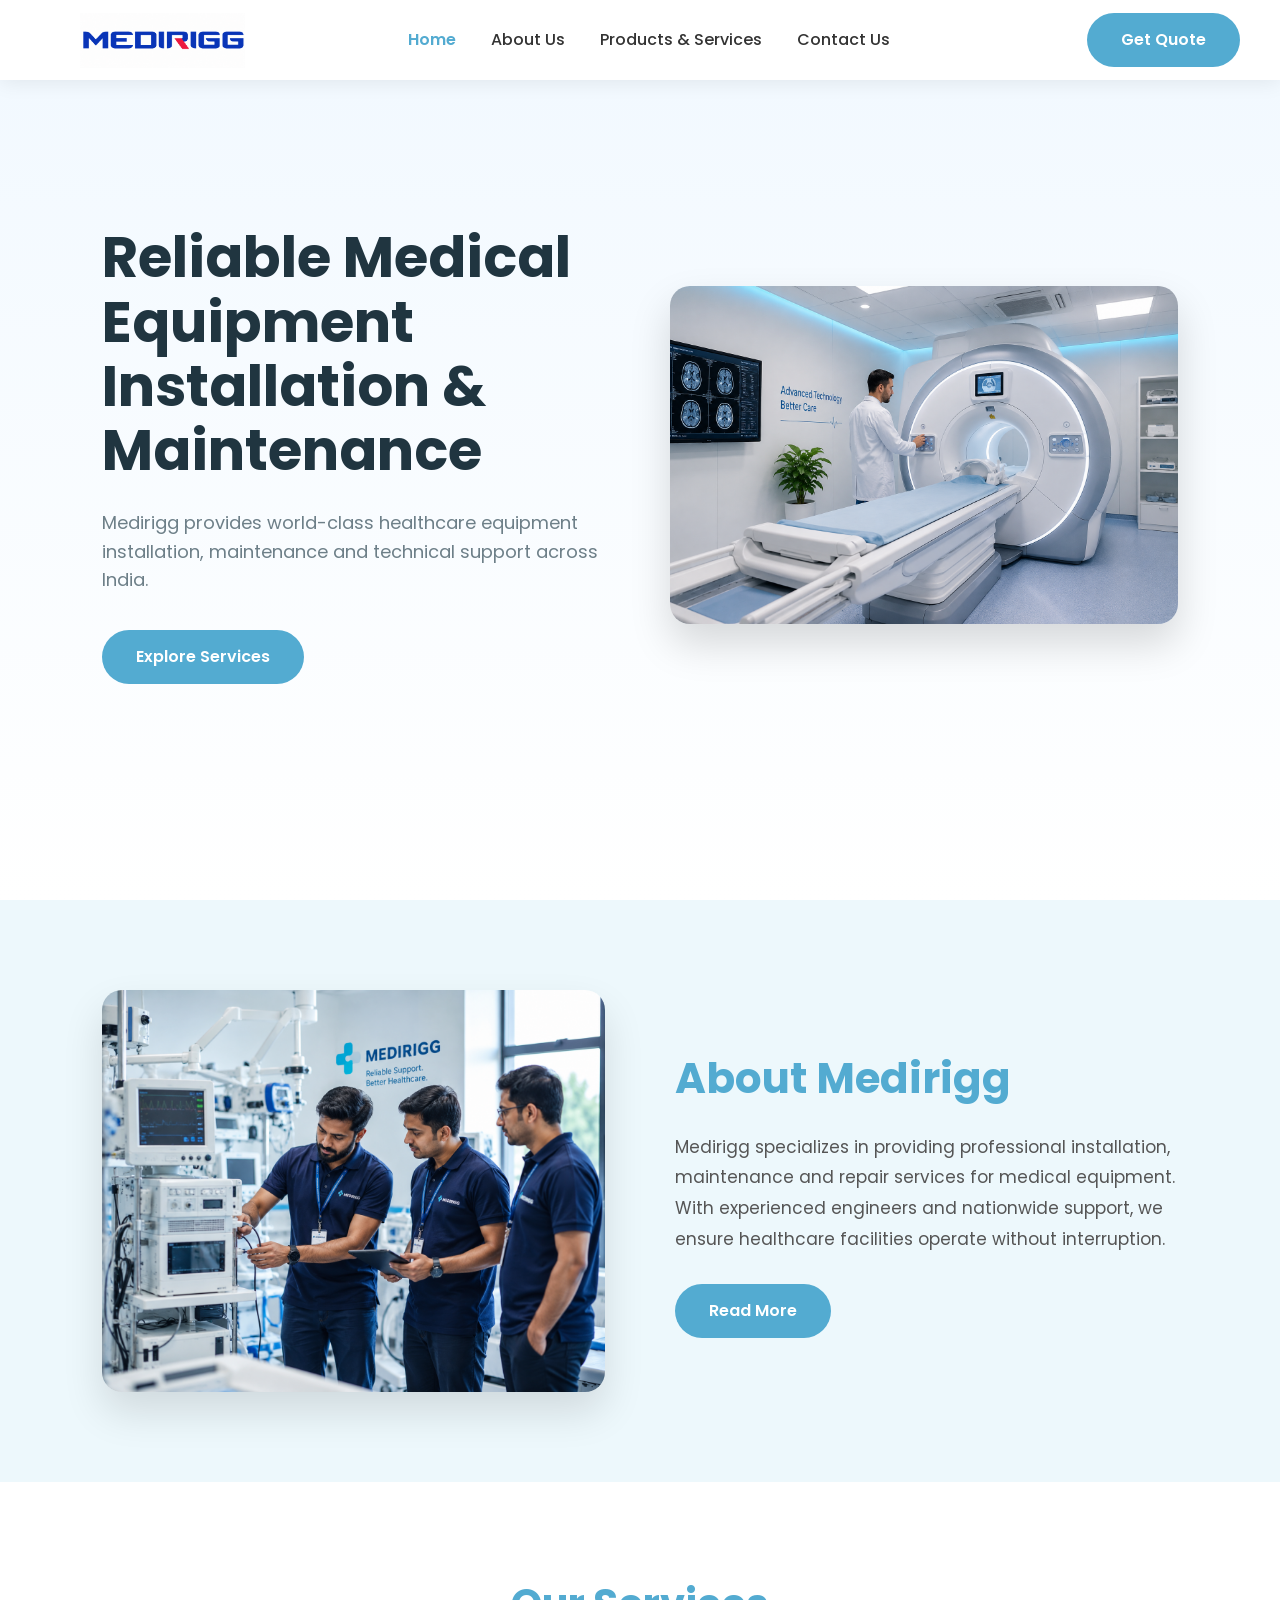
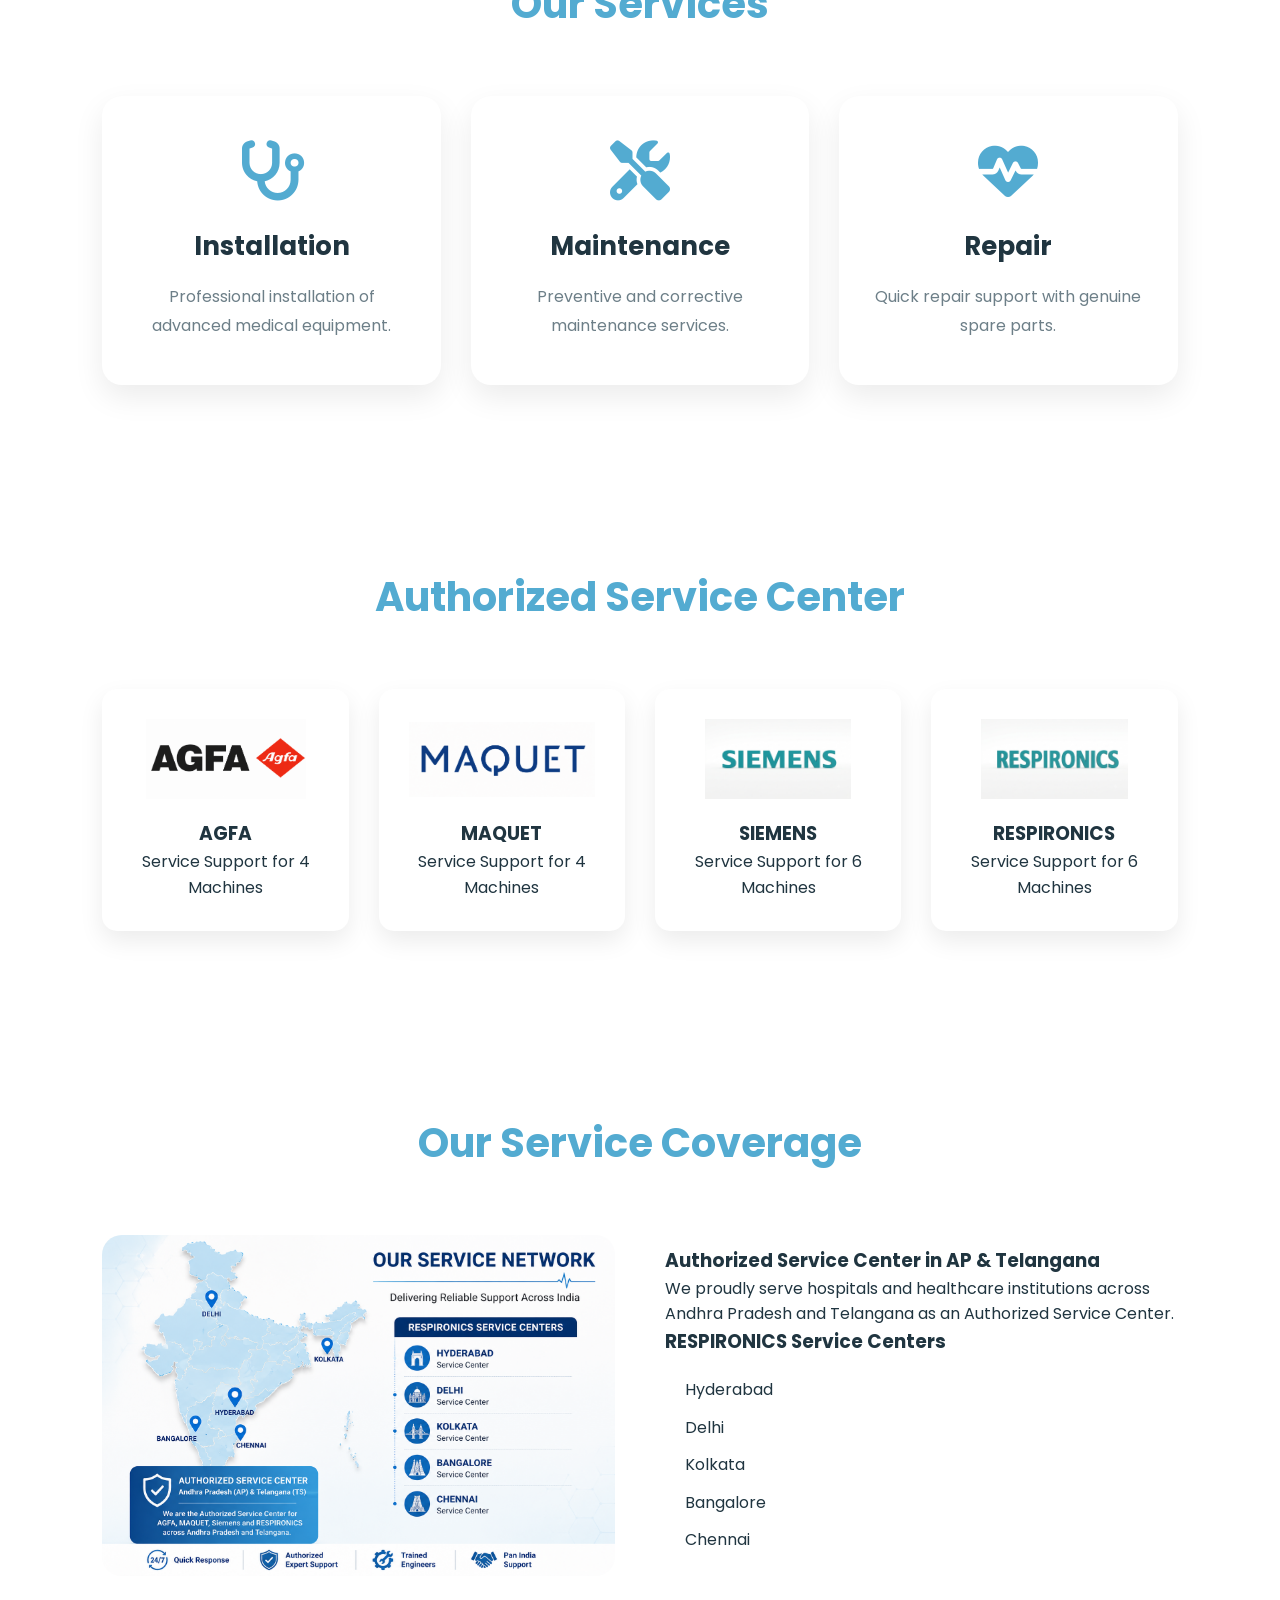
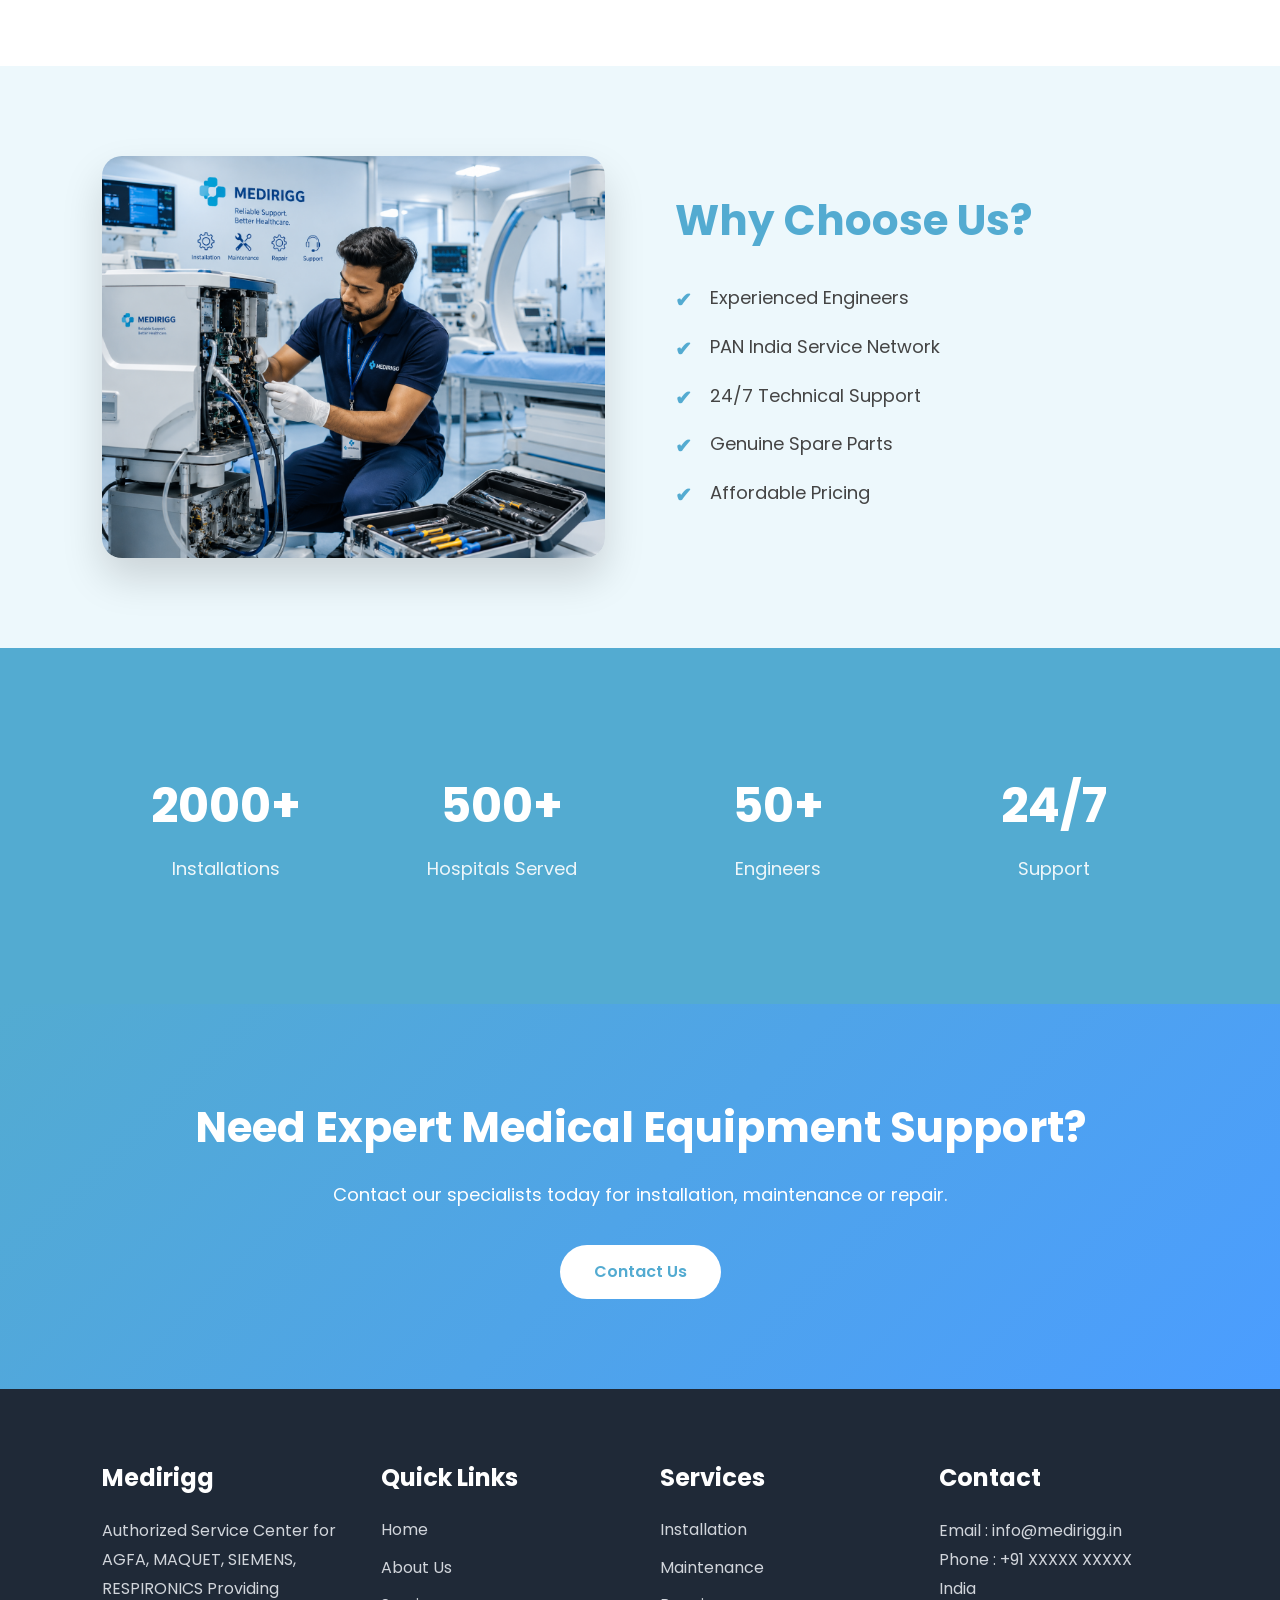
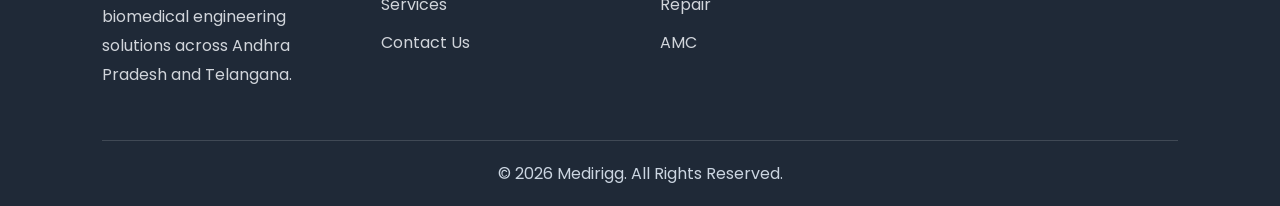
==== index.html @ 0da46f9e "Initial Medirigg website" ====
<!DOCTYPE html>
<html lang="en">
<head>
    <meta charset="UTF-8">
    <meta name="viewport" content="width=device-width, initial-scale=1.0">
    <title>Medirigg - Medical Equipment Services</title>

    <!-- Google Font -->
    <link href="https://fonts.googleapis.com/css2?family=Poppins:wght@300;400;500;600;700&display=swap" rel="stylesheet">

    <!-- Font Awesome -->
    <link rel="stylesheet"
        href="https://cdnjs.cloudflare.com/ajax/libs/font-awesome/6.6.0/css/all.min.css">

    <link rel="stylesheet" href="style.css">
</head>

<body>

<!-- ================= NAVBAR ================= -->

<header>

 <nav class="navbar">

<div class="logo">
    <a href="index.html">
        <img src="images/logo.png" alt="Medirigg Logo">
    </a>
</div>

    <ul class="nav-links" id="navLinks">

        <li><a href="index.html">Home</a></li>

        <li><a href="about.html">About Us</a></li>
<li class="dropdown">
    <a href="#">Products & Services</a>

    <ul class="dropdown-menu">

        <li class="dropdown-sub">
            <a href="services.html">Services ▸</a>

            <ul class="dropdown-submenu">
                <li><a href="siemens.html">Siemens</a></li>
                <li><a href="agfa.html">AGFA</a></li>
                <li><a href="maquet.html">MAQUET</a></li>
                <li><a href="respironics.html">RESPIRONICS</a></li>
            </ul>

        </li>

        <li><a href="sales.html">Sales</a></li>

    </ul>
</li>

        <li><a href="contact.html">Contact Us</a></li>

        <li>
            <a href="contact.html" class="mobile-btn">
                Get Quote
            </a>
        </li>

    </ul>

    <a href="contact.html" class="btn desktop-btn">
        Get Quote
    </a>

    <div class="hamburger" id="hamburger">

        <span></span>

        <span></span>

        <span></span>

    </div>

</nav>

</header>


<!-- ================= HERO ================= -->

<section class="hero" id="home">

<div class="hero-content">

    <div class="hero-text">

        <h1>
            Reliable Medical Equipment
            Installation & Maintenance
        </h1>

        <p>

            Medirigg provides world-class healthcare equipment installation,
            maintenance and technical support across India.

        </p>

        <a href="#" class="hero-btn">
            Explore Services
        </a>

    </div>


    <div class="hero-image">

        <img src="images/hero.jpg"
        alt="Medical Equipment">

    </div>

</div>

</section>



<!-- ================= ABOUT ================= -->

<section class="about" id="about">

<div class="about-container">

<div class="about-image">

<img src="images/about.jpg">

</div>


<div class="about-content">

<h2>
About Medirigg
</h2>

<p>

Medirigg specializes in providing professional installation,
maintenance and repair services for medical equipment.
With experienced engineers and nationwide support,
we ensure healthcare facilities operate without interruption.

</p>

<a href="#" class="btn">
Read More
</a>

</div>

</div>

</section>



<!-- ================= SERVICES ================= -->

<section class="services" id="services">

<h2 class="section-title">

Our Services

</h2>

<div class="service-container">

<div class="service-card">

<i class="fa-solid fa-stethoscope"></i>

<h3>
Installation
</h3>

<p>

Professional installation of advanced
medical equipment.

</p>

</div>


<div class="service-card">

<i class="fa-solid fa-screwdriver-wrench"></i>

<h3>
Maintenance
</h3>

<p>

Preventive and corrective maintenance
services.

</p>

</div>



<div class="service-card">

<i class="fa-solid fa-heart-pulse"></i>

<h3>
Repair
</h3>

<p>

Quick repair support with genuine spare
parts.

</p>

</div>

</div>

</section>

<section class="authorized-brands">

<h2 class="section-title">

Authorized Service Center

</h2>

<div class="brand-grid">

<div class="brand-card">

<img src="images/agfa.png">

<h3>AGFA</h3>

<p>Service Support for 4 Machines</p>

</div>

<div class="brand-card">

<img src="images/maquet.png">

<h3>MAQUET</h3>

<p>Service Support for 4 Machines</p>

</div>

<div class="brand-card">

<img src="images/siemens.png">

<h3>SIEMENS</h3>

<p>Service Support for 6 Machines</p>

</div>

<div class="brand-card">

<img src="images/respironics.png">

<h3>RESPIRONICS</h3>

<p>Service Support for 6 Machines</p>

</div>

</div>

</section>
<section class="coverage">

<h2 class="section-title">

Our Service Coverage

</h2>

<div class="coverage-container">

<div class="coverage-image">

<img src="images/service-network.jpg">

</div>

<div class="coverage-content">

<h3>

Authorized Service Center in AP & Telangana

</h3>

<p>

We proudly serve hospitals and healthcare institutions across Andhra Pradesh and Telangana as an Authorized Service Center.

</p>

<h3>

RESPIRONICS Service Centers

</h3>

<ul>

<li>Hyderabad</li>

<li>Delhi</li>

<li>Kolkata</li>

<li>Bangalore</li>

<li>Chennai</li>

</ul>

</div>

</div>

</section>

<!-- ================= WHY CHOOSE US ================= -->

<section class="why">

<div class="why-container">

<div class="why-image">

<img src="images/service1.jpg">

</div>


<div class="why-content">

<h2>

Why Choose Us?

</h2>

<ul>

<li>Experienced Engineers</li>

<li>PAN India Service Network</li>

<li>24/7 Technical Support</li>

<li>Genuine Spare Parts</li>

<li>Affordable Pricing</li>

</ul>

</div>

</div>

</section>




<!-- ================= STATS ================= -->

<section class="stats">

<div class="stat-box">

<h2>2000+</h2>

<p>Installations</p>

</div>


<div class="stat-box">

<h2>500+</h2>

<p>Hospitals Served</p>

</div>



<div class="stat-box">

<h2>50+</h2>

<p>Engineers</p>

</div>


<div class="stat-box">

<h2>24/7</h2>

<p>Support</p>

</div>

</section>




<!-- ================= CTA ================= -->

<section class="cta">

<h2>

Need Expert Medical Equipment Support?

</h2>

<p>

Contact our specialists today for installation,
maintenance or repair.

</p>

<a href="#" class="btn">

Contact Us

</a>

</section>




<!-- ================= FOOTER ================= -->

<footer id="contact">
    <div class="footer-container">

        <div class="footer-col">
            <h3>Medirigg</h3>
            <p>
                Authorized Service Center for
                AGFA, MAQUET, SIEMENS, RESPIRONICS
                Providing biomedical engineering solutions across Andhra Pradesh and Telangana.
            </p>
        </div>

        <div class="footer-col">
            <h3>Quick Links</h3>
            <a href="index.html">Home</a>
            <a href="about.html">About Us</a>
            <a href="services.html">Services</a>
            <a href="contact.html">Contact Us</a>
        </div>

        <div class="footer-col">
            <h3>Services</h3>
            <a href="#">Installation</a>
            <a href="#">Maintenance</a>
            <a href="#">Repair</a>
            <a href="#">AMC</a>
        </div>

        <div class="footer-col">
            <h3>Contact</h3>
            <p>Email : info@medirigg.in</p>
            <p>Phone : +91 XXXXX XXXXX</p>
            <p>India</p>
        </div>

    </div>

    <div class="copyright">
        © 2026 Medirigg. All Rights Reserved.
    </div>
</footer>

<script src="script.js"></script>

</body>
</html>
---- style.css ----
/* ==========================
   GOOGLE FONT & RESET
========================== */

* {
    margin: 0;
    padding: 0;
    box-sizing: border-box;
}

html {
    scroll-behavior: smooth;
}

body {
    font-family: 'Poppins', sans-serif;
    color: #203540;
    background: #ffffff;
    line-height: 1.6;
}

img {
    width: 100%;
    display: block;
}

a {
    text-decoration: none;
}

ul {
    list-style: none;
}

section {
    padding: 90px 8%;
}

.section-title {
    text-align: center;
    font-size: 40px;
    font-weight: 700;
    margin-bottom: 60px;
    color: #53ABD1;
}


/* ==========================
   BUTTON
========================== */

.btn,
.hero-btn {

    display: inline-block;
    padding: 14px 34px;
    border-radius: 40px;
    background: #53ABD1;
    color: #fff;
    font-weight: 600;
    transition: .3s;
}

.btn:hover,
.hero-btn:hover {

    background:#4297bb;
    transform: translateY(-3px);

}


/* ==========================
   NAVBAR
========================== */

header {

    width: 100%;
    position: fixed;
    top: 0;
    left: 0;
    background: #fff;
    box-shadow: 0 2px 20px rgba(0,0,0,.08);
    z-index: 1000;

}

.navbar {

    max-width: 1200px;
    margin: auto;

    height: 80px;

    display: flex;
    justify-content: space-between;
    align-items: center;

}

.logo h2 {

    color: #53ABD1;
    font-size: 32px;
    font-weight: 700;

}

.nav-links {

    display: flex;
    gap: 35px;

}

.nav-links a {

    color: #333;
    font-weight: 500;
    transition: .3s;

}

.nav-links a:hover {

    color: #53ABD1;

}


/* ==========================
   HERO
========================== */

.hero {

    min-height: 100vh;

    display: flex;
    align-items: center;

    background:

    linear-gradient(
        rgba(240,248,255,.95),
        rgba(255,255,255,.95)
    );

    padding-top: 100px;

}

.hero-content {

    max-width: 1200px;
    margin: auto;

    display: grid;
    grid-template-columns: repeat(2,1fr);

    gap: 60px;
    align-items: center;

}

.hero-text h1 {

    font-size: 56px;
    line-height: 1.15;
    font-weight: 700;
    margin-bottom: 25px;

}

.hero-text p {

    color: #6D7F88;
    font-size: 18px;
    margin-bottom: 35px;

}

.hero-image img {

    border-radius: 20px;
    box-shadow: 0 20px 40px rgba(0,0,0,.15);

}


/* Floating animation */

.hero-image {

    animation: floatImage 3s ease-in-out infinite;

}

@keyframes floatImage {

    0%{
        transform: translateY(0);
    }

    50%{
        transform: translateY(-15px);
    }

    100%{
        transform: translateY(0);
    }

}
/* ==========================
   ABOUT SECTION
========================== */

.about {
    background: #EDF8FC;
}

.about-container {
    max-width: 1200px;
    margin: auto;

    display: grid;
    grid-template-columns: repeat(2, 1fr);
    gap: 70px;
    align-items: center;
}

.about-image img {
    border-radius: 20px;
    box-shadow: 0 20px 40px rgba(0,0,0,.12);
}

.about-content h2 {
    font-size: 42px;
    color: #53ABD1;
    margin-bottom: 20px;
}

.about-content p {
    font-size: 17px;
    color: #555;
    margin-bottom: 30px;
    line-height: 1.8;
}


/* ==========================
   SERVICES
========================== */

.services {
    background: #ffffff;
}

.service-container {

    max-width: 1200px;
    margin: auto;

    display: grid;
    grid-template-columns: repeat(3,1fr);
    gap: 30px;

}

.service-card {

    background: #fff;
    padding: 45px 30px;
    border-radius: 20px;
    text-align: center;

    box-shadow: 0 12px 30px rgba(0,0,0,.08);

    transition: .4s;

}

.service-card:hover {

    transform: translateY(-10px);

    box-shadow: 0 20px 40px rgba(11,110,253,.20);

}

.service-card i {

    font-size: 60px;
    color: #53ABD1;
    margin-bottom: 25px;

}

.service-card h3 {

    font-size: 26px;
    margin-bottom: 15px;

}

.service-card p {

    color: #6D7F88;
    line-height: 1.8;

}


/* ==========================
   WHY CHOOSE US
========================== */

.why {

    background: #EDF8FC;

}

.why-container {

    max-width: 1200px;
    margin: auto;

    display: grid;
    grid-template-columns: repeat(2,1fr);

    gap: 70px;
    align-items: center;

}

.why-image img {

    border-radius: 20px;

    box-shadow: 0 20px 40px rgba(0,0,0,.15);

}

.why-content h2 {

    font-size: 42px;

    color: #53ABD1;

    margin-bottom: 30px;

}

.why-content ul li {

    font-size: 18px;

    margin-bottom: 20px;

    color: #444;

    padding-left: 35px;

    position: relative;

}

.why-content ul li::before {

    content: "✔";

    position: absolute;

    left: 0;

    color: #53ABD1;

    font-size: 20px;

    font-weight: bold;

}
/* ==========================
   STATISTICS
========================== */

.stats {

    background: #53ABD1;
    color: #fff;

    display: grid;
    grid-template-columns: repeat(4,1fr);

    gap: 30px;

    text-align: center;
}

.stat-box {

    padding: 30px 20px;
}

.stat-box h2 {

    font-size: 48px;
    font-weight: 700;
    margin-bottom: 10px;
}

.stat-box p {

    font-size: 18px;
    opacity: .9;
}


/* ==========================
   CTA SECTION
========================== */

.cta {

    background: linear-gradient(135deg,#53ABD1,#4b9dff);

    color: #fff;

    text-align: center;
}

.cta h2 {

    font-size: 42px;
    margin-bottom: 20px;
}

.cta p {

    max-width: 700px;
    margin: auto;
    margin-bottom: 35px;

    font-size: 18px;
}

.cta .btn {

    background: #fff;
    color: #53ABD1;
}

.cta .btn:hover {

    background: #f2f2f2;
}


/* ==========================
   FOOTER
========================== */

footer {

    background: #1f2937;
    color: #fff;

    padding: 70px 8% 20px;
}

.footer-container {

    max-width: 1200px;
    margin: auto;

    display: grid;
    grid-template-columns: repeat(4,1fr);

    gap: 40px;
}

.footer-col h3 {

    margin-bottom: 20px;
    font-size: 24px;
}

.footer-col p {

    color: #d1d5db;
    line-height: 1.8;
}

.footer-col a {

    display: block;
    color: #d1d5db;
    margin-bottom: 12px;
    transition: .3s;
}

.footer-col a:hover {

    color: #fff;
    padding-left: 6px;
}

.copyright {

    border-top: 1px solid rgba(255,255,255,.15);

    margin-top: 50px;
    padding-top: 20px;

    text-align: center;
    color: #cbd5e1;
}


/* ==========================
   RESPONSIVE
========================== */

@media(max-width:992px){

.hero-content,
.about-container,
.why-container{

grid-template-columns:1fr;

text-align:center;

}

.hero-text h1{

font-size:42px;

}

.service-container{

grid-template-columns:repeat(2,1fr);

}

.stats{

grid-template-columns:repeat(2,1fr);

}

.footer-container{

grid-template-columns:repeat(2,1fr);

}

.navbar{

padding:0 20px;

}

}


@media(max-width:768px){

.nav-links{

display:none;

}

.hero{

padding-top:130px;

}

.hero-text h1{

font-size:34px;

}

.section-title{

font-size:32px;

}

.about-content h2,
.why-content h2,
.cta h2{

font-size:32px;

}

.service-container{

grid-template-columns:1fr;

}

.stats{

grid-template-columns:1fr;

}

.footer-container{

grid-template-columns:1fr;

text-align:center;

}

section{

padding:70px 20px;

}

.logo h2{

font-size:28px;

}

.btn,
.hero-btn{

padding:12px 28px;

}

}

/*=========================
ABOUT PAGE
=========================*/

.page-banner{

height:350px;

background:linear-gradient(135deg,#53ABD1,#7CC4E3);

display:flex;

flex-direction:column;

justify-content:center;

align-items:center;

color:white;

text-align:center;

margin-top:80px;

}

.page-banner h1{

font-size:55px;

margin-bottom:15px;

}

.page-banner p{

font-size:20px;

}


.about-page{

background:#fff;

}


.mission{

background:#EDF8FC;

padding:90px 8%;

}


.mission-box{

max-width:1200px;

margin:auto;

display:grid;

grid-template-columns:repeat(3,1fr);

gap:30px;

}


.mission-card{

background:white;

padding:40px;

text-align:center;

border-radius:18px;

box-shadow:0 10px 30px rgba(0,0,0,.08);

transition:.4s;

}


.mission-card:hover{

transform:translateY(-10px);

}


.mission-card i{

font-size:55px;

color:#53ABD1;

margin-bottom:20px;

}


.mission-card h3{

font-size:28px;

margin-bottom:15px;

}


.mission-card p{

color:#666;

line-height:1.8;

}


.active{

color:#53ABD1 !important;

font-weight:600;

}


@media(max-width:768px){

.mission-box{

grid-template-columns:1fr;

}

.page-banner h1{

font-size:38px;

}

}


/*==========================
SERVICES PAGE
===========================*/

.services-page{
background:#fff;
}

.service-grid{

max-width:1200px;

margin:auto;

display:grid;

grid-template-columns:repeat(3,1fr);

gap:30px;

}

.service-box{

background:#fff;

border-radius:18px;

overflow:hidden;

box-shadow:0 10px 25px rgba(0,0,0,.08);

transition:.4s;

}

.service-box:hover{

transform:translateY(-10px);

}

.service-box img{

height:220px;

object-fit:cover;

}

.service-box h3{

padding:20px;

color:#53ABD1;

}

.service-box p{

padding:0 20px 25px;

color:#666;

}


.process{

background:#EDF8FC;

}

.process-grid{

max-width:1200px;

margin:auto;

display:grid;

grid-template-columns:repeat(5,1fr);

gap:25px;

}

.process-card{

background:white;

padding:35px;

text-align:center;

border-radius:18px;

box-shadow:0 10px 25px rgba(0,0,0,.08);

}

.process-card i{

font-size:45px;

color:#53ABD1;

margin-bottom:15px;

}


.hospital-section{

background:white;

}

.hospital-grid{

max-width:1200px;

margin:auto;

display:grid;

grid-template-columns:repeat(4,1fr);

gap:30px;

}

.hospital-card{

background:#EDF8FC;

padding:40px;

text-align:center;

border-radius:18px;

transition:.4s;

}

.hospital-card:hover{

background:#53ABD1;

color:white;

}

.hospital-card:hover i{

color:white;

}

.hospital-card i{

font-size:50px;

color:#53ABD1;

margin-bottom:20px;

}

@media(max-width:992px){

.service-grid{

grid-template-columns:repeat(2,1fr);

}

.process-grid{

grid-template-columns:repeat(2,1fr);

}

.hospital-grid{

grid-template-columns:repeat(2,1fr);

}

}

@media(max-width:768px){

.service-grid,

.process-grid,

.hospital-grid{

grid-template-columns:1fr;

}

}


/*=========================
CONTACT PAGE
=========================*/

.contact-page{

background:#fff;

}

.contact-container{

max-width:1200px;

margin:auto;

display:grid;

grid-template-columns:1fr 1fr;

gap:60px;

}

.contact-info h2,
.contact-form h2{

font-size:36px;

color:#53ABD1;

margin-bottom:20px;

}

.contact-info p{

color:#666;

margin-bottom:30px;

}

.info-box{

display:flex;

align-items:flex-start;

margin-bottom:25px;

}

.info-box i{

font-size:28px;

color:#53ABD1;

margin-right:20px;

margin-top:5px;

}

.contact-form{

background:#EDF8FC;

padding:40px;

border-radius:20px;

}

.contact-form input,
.contact-form textarea{

width:100%;

padding:15px;

margin-bottom:20px;

border:1px solid #ddd;

border-radius:10px;

font-family:Poppins,sans-serif;

font-size:16px;

}

.contact-form textarea{

resize:none;

}

.contact-form button{

border:none;

cursor:pointer;

}

.faq{

background:#EDF8FC;

}

.faq-container{

max-width:1200px;

margin:auto;

display:grid;

grid-template-columns:repeat(2,1fr);

gap:30px;

}

.faq-card{

background:white;

padding:30px;

border-radius:18px;

box-shadow:0 10px 25px rgba(0,0,0,.08);

}

.faq-card h3{

color:#53ABD1;

margin-bottom:15px;

}

.faq-card p{

color:#666;

line-height:1.8;

}

@media(max-width:768px){

.contact-container{

grid-template-columns:1fr;

}

.faq-container{

grid-template-columns:1fr;

}

}

/*==========================
HAMBURGER MENU
==========================*/

.hamburger{

display:none;

flex-direction:column;

cursor:pointer;

gap:6px;

}

.hamburger span{

width:28px;

height:3px;

background:#53ABD1;

transition:.3s;

border-radius:5px;

}

.mobile-btn{

display:none;

}


/*==========================
MOBILE
==========================*/

@media(max-width:768px){

.desktop-btn{

display:none;

}

.hamburger{

display:flex;

}

.navbar{

padding:0 20px;

position:relative;

}

.nav-links{

position:absolute;

top:80px;

left:0;

width:100%;

background:#fff;

flex-direction:column;

align-items:center;

padding:25px 0;

gap:25px;

box-shadow:0 15px 25px rgba(0,0,0,.08);

display:none;

}

.nav-links.active{

display:flex;

}

.mobile-btn{

display:inline-block;

background:#53ABD1;

padding:12px 25px;

border-radius:30px;

color:white !important;

}

}

.logo img{
    padding-left: 40px;
    height:55px;
    width:auto;
}

.brand-grid{

display:grid;

grid-template-columns:repeat(4,1fr);

gap:30px;

margin-top:50px;

}

.brand-card{

background:#fff;

padding:30px;

border-radius:15px;

box-shadow:0 10px 25px rgba(0,0,0,.08);

text-align:center;

}

.brand-card img{

height:80px;

object-fit:contain;

margin:auto;

margin-bottom:20px;

}

.coverage-container{

display:grid;

grid-template-columns:1fr 1fr;

gap:50px;

align-items:center;

}

.coverage-image img{

border-radius:20px;

}

.coverage-content ul{

margin-top:20px;

padding-left:20px;

}

.coverage-content li{

margin-bottom:12px;

}

@media(max-width:768px){

.brand-grid{

grid-template-columns:1fr;

}

.coverage-container{

grid-template-columns:1fr;

}

}

/* MAIN DROPDOWN */
.dropdown {
    position: relative;
}

.dropdown-menu {
    position: absolute;
    top: 100%;
    left: 0;
    background: #fff;
    display: none;
    min-width: 200px;
    box-shadow: 0 10px 20px rgba(0,0,0,0.15);
    z-index: 999;
}

.dropdown-menu li {
    display: block;
}

.dropdown-menu li a {
    padding: 10px 15px;
    display: block;
    color: #333;
}

/* SHOW ON HOVER */
.dropdown:hover .dropdown-menu {
    display: block;
}

/* SUB MENU */
.dropdown-sub {
    position: relative;
}

.dropdown-submenu {
    position: absolute;
    top: 0;
    left: 100%;
    background: #fff;
    display: none;
    min-width: 180px;
    box-shadow: 0 10px 20px rgba(0,0,0,0.15);
}

.dropdown-sub:hover .dropdown-submenu {
    display: block;
}

/* ACTIVE PAGE HIGHLIGHT */
.nav-links a.active {
    color: #00aaff;
    font-weight: 600;
}
/* ==========================
   FIX DROPDOWN HOVER + MOBILE SUPPORT
========================== */

/* Ensure submenu works properly */
.dropdown-menu,
.dropdown-submenu {
    transition: all 0.2s ease;
}

/* Better spacing for submenu items */
.dropdown-menu a,
.dropdown-submenu a {
    white-space: nowrap;
}

/* Mobile fix - disable hover behavior */
@media (max-width: 768px) {

    .dropdown:hover .dropdown-menu {
        display: none;
    }

    .dropdown.active .dropdown-menu {
        display: block;
        position: static;
        box-shadow: none;
    }

    .dropdown-sub:hover .dropdown-submenu {
        display: none;
    }

    .dropdown-sub.active .dropdown-submenu {
        display: block;
        position: static;
        box-shadow: none;
        padding-left: 20px;
    }
}
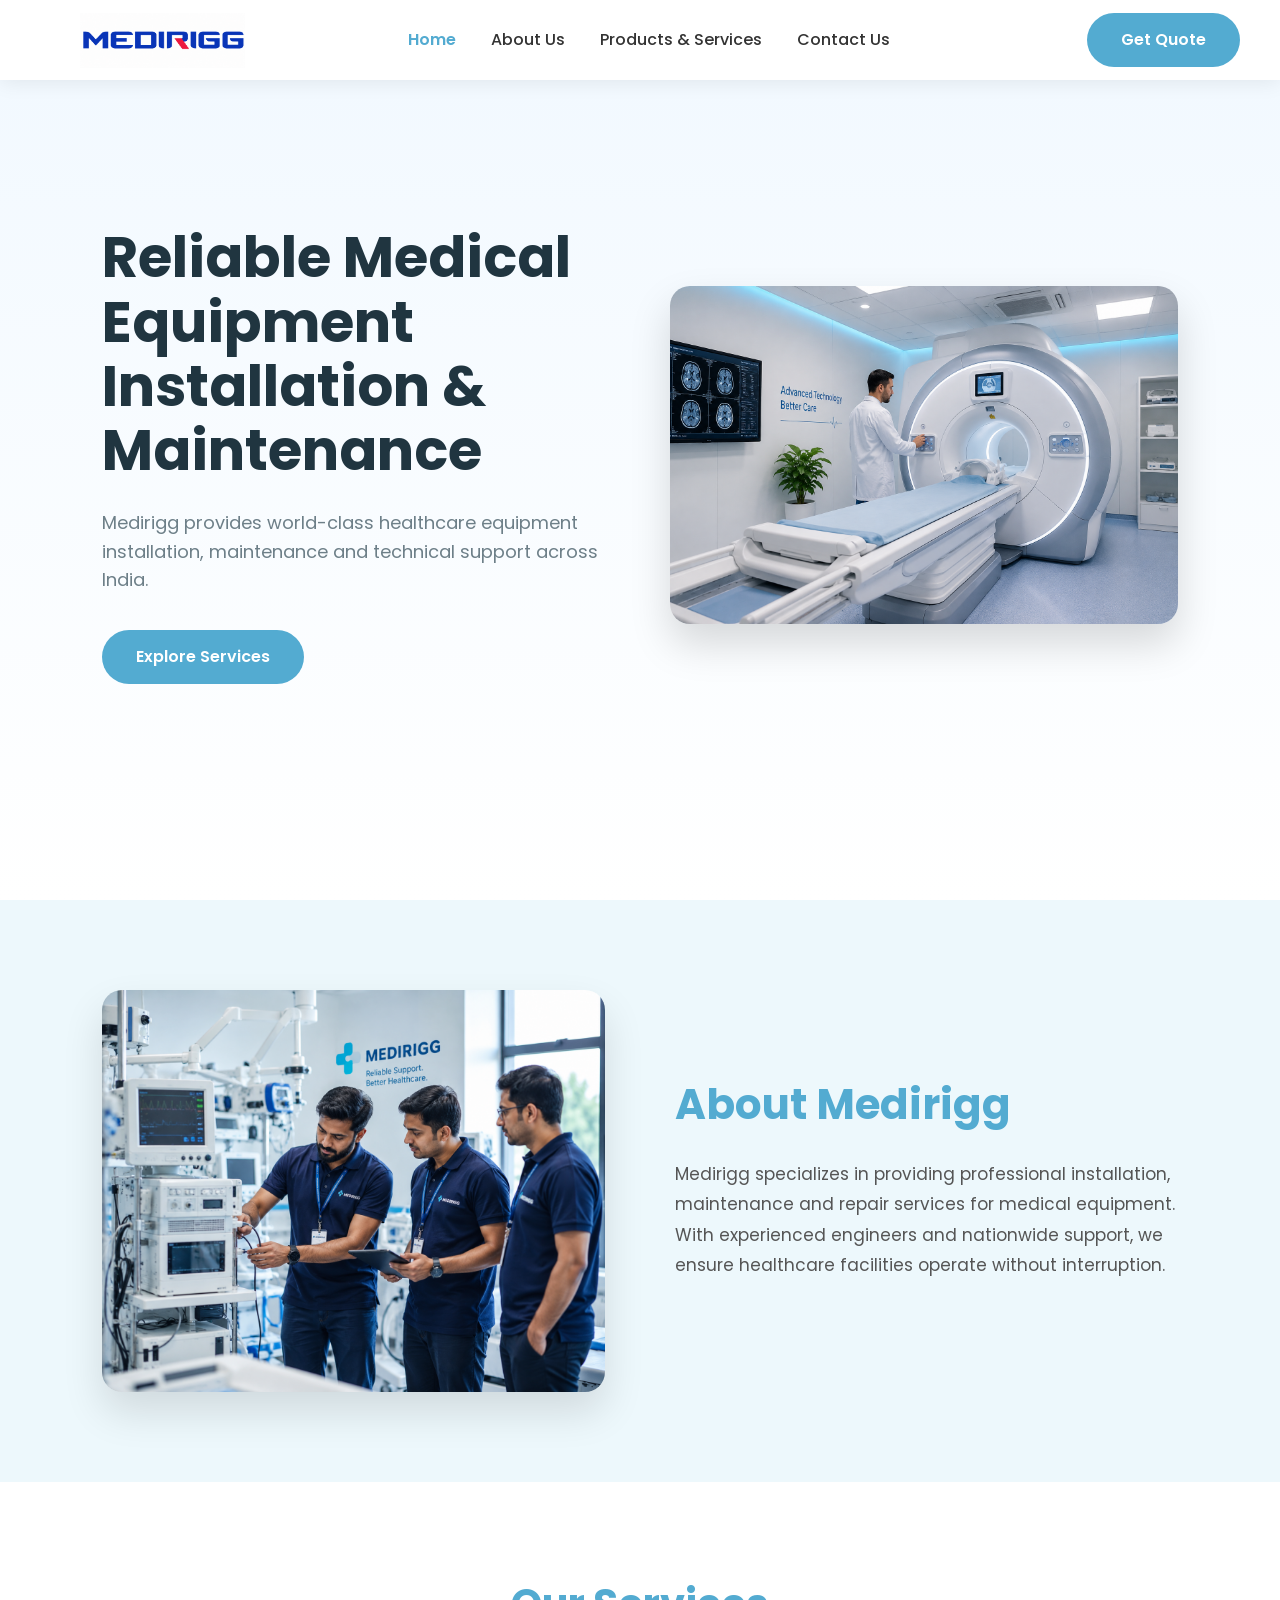
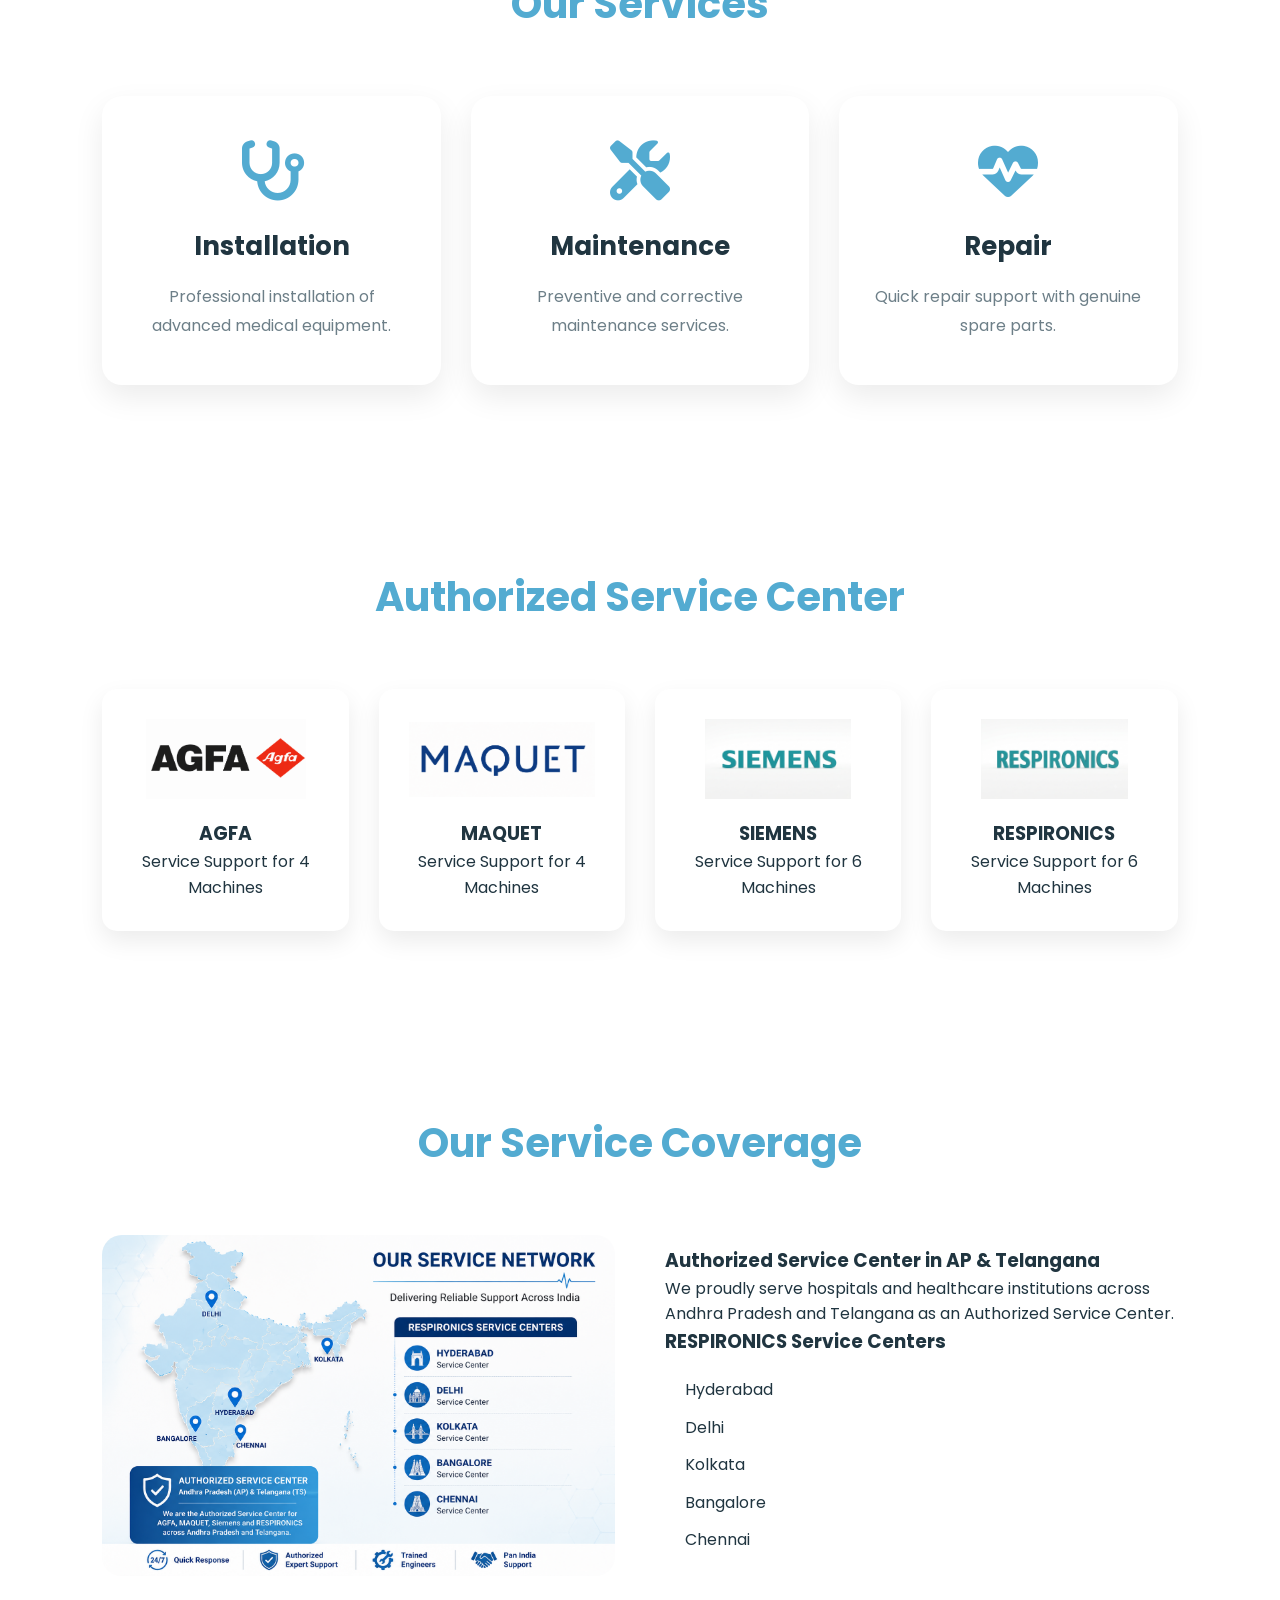
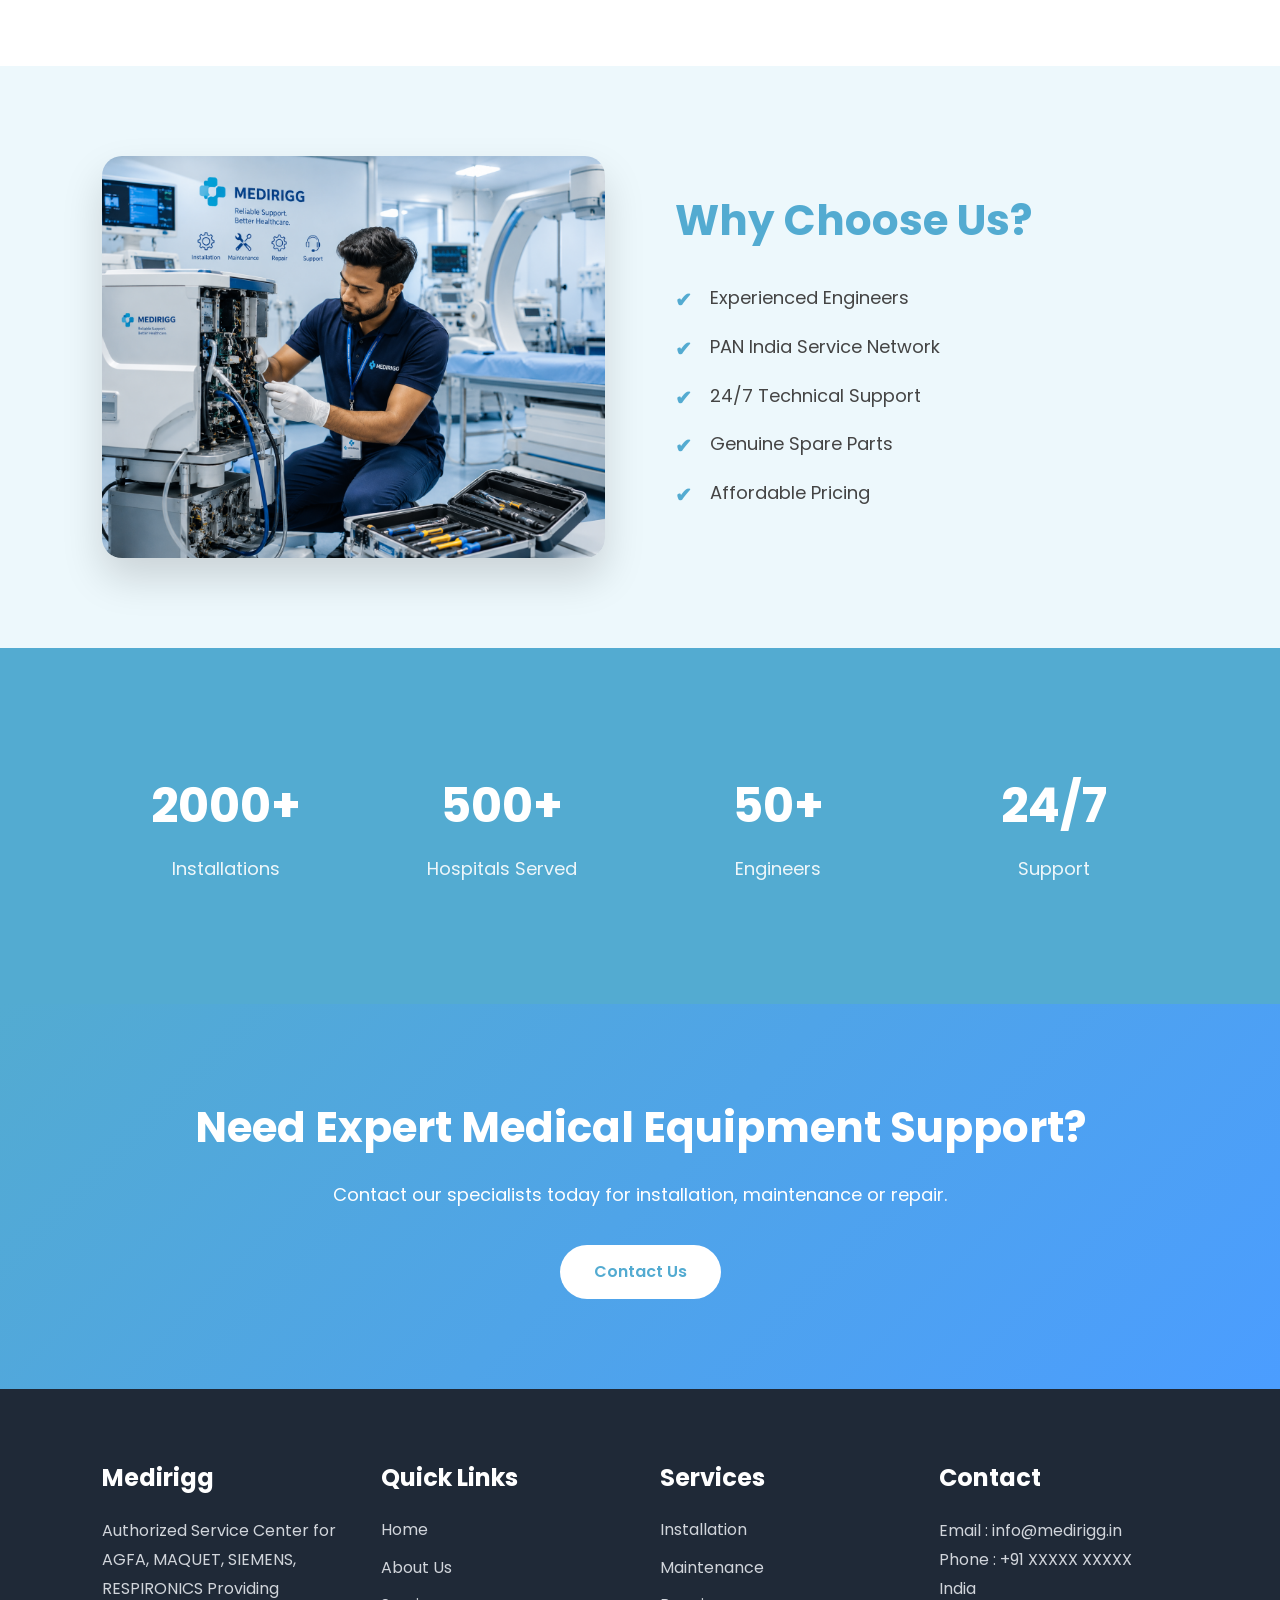
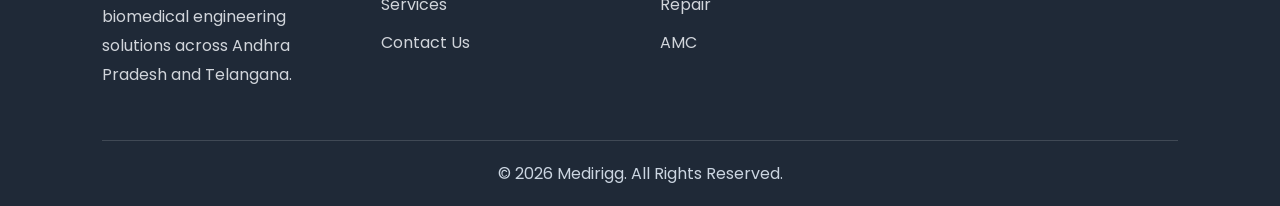
==== commit bfc251b7: "Updated navbar dropdown spacing redirecting" ====
--- a/index.html
+++ b/index.html
@@ -105,7 +105,7 @@
 
         </p>
 
-        <a href="#" class="hero-btn">
+        <a href="services.html" class="hero-btn">
             Explore Services
         </a>
 
@@ -153,9 +153,9 @@
 
 </p>
 
-<a href="#" class="btn">
+<!-- <a href="#" class="btn">
 Read More
-</a>
+</a> -->
 
 </div>
 
--- a/style.css
+++ b/style.css
@@ -1380,7 +1380,6 @@
 .dropdown {
     position: relative;
 }
-
 .dropdown-menu {
     position: absolute;
     top: 100%;
@@ -1388,6 +1387,7 @@
     background: #fff;
     display: none;
     min-width: 200px;
+    padding: 4px 0;      /* Reduces white space above and below */
     box-shadow: 0 10px 20px rgba(0,0,0,0.15);
     z-index: 999;
 }
@@ -1397,9 +1397,10 @@
 }
 
 .dropdown-menu li a {
-    padding: 10px 15px;
     display: block;
+    padding: 7px 15px;   
     color: #333;
+    line-height: 1.3;
 }
 
 /* SHOW ON HOVER */
